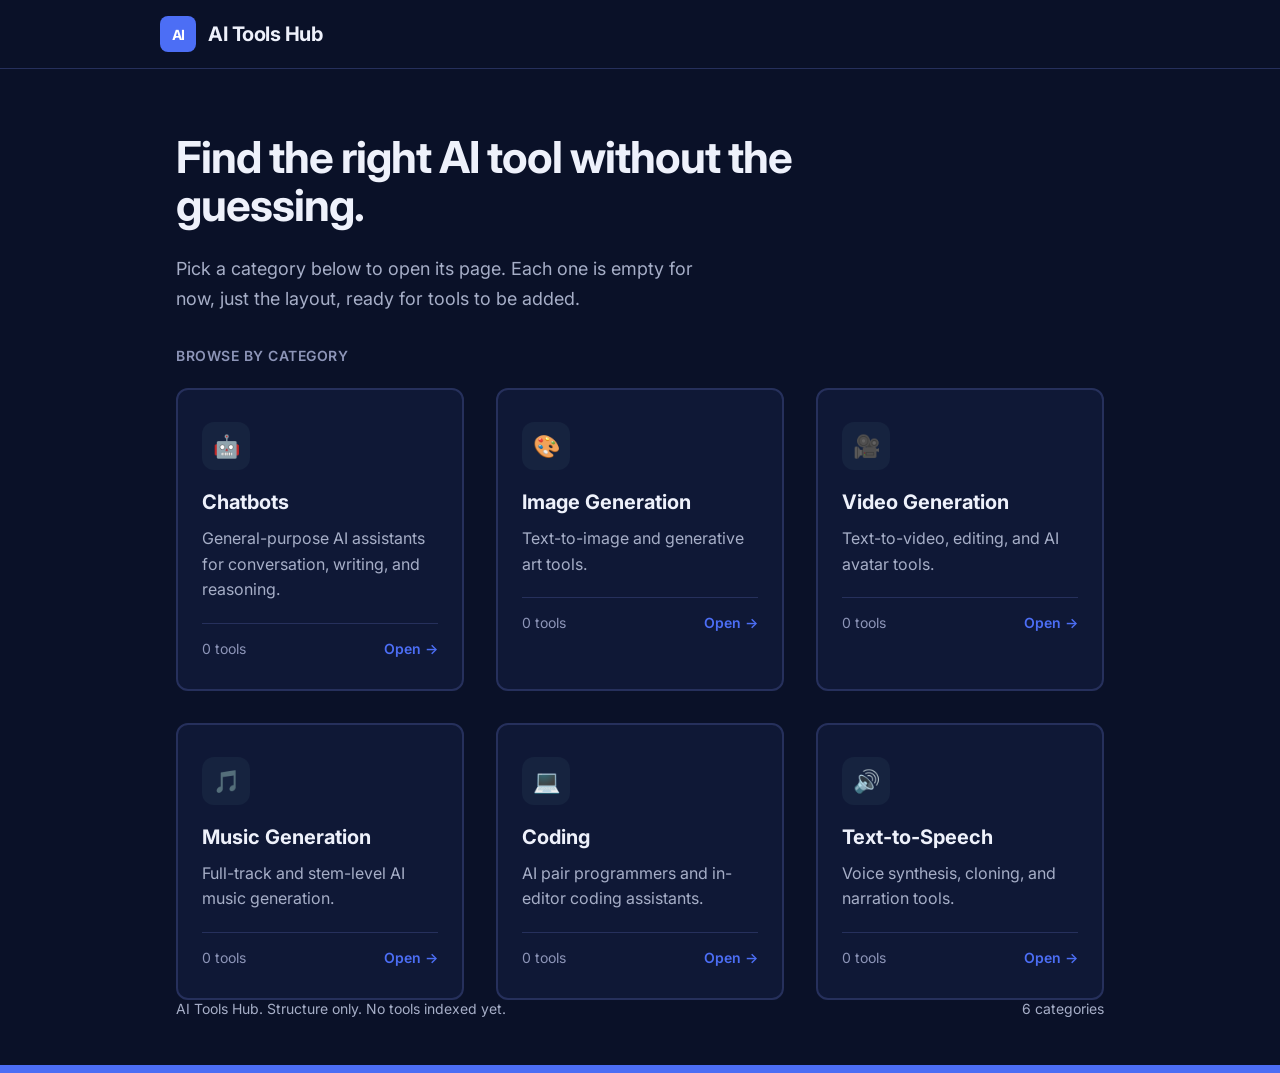
==== index.html @ 3aa0a7d1 "Add files via upload" ====
<!doctype html>
<html lang="en">
  <head>
    <meta charset="UTF-8" />
    <meta name="viewport" content="width=device-width, initial-scale=1.0" />
    <title>AI Tools Hub</title>
    <link rel="preconnect" href="https://fonts.googleapis.com" />
    <link rel="preconnect" href="https://fonts.gstatic.com" crossorigin />
    <link
      href="https://fonts.googleapis.com/css2?family=Inter:wght@400;500;600;700&display=swap"
      rel="stylesheet"
    />
    <link rel="stylesheet" href="style.css" />
  </head>
  <body>
    <div class="topbar">
      <div class="container topbar-inner">
        <a class="brand" href="index.html">
          <div class="mark">AI</div>
          <span>AI Tools Hub</span>
        </a>
      </div>
    </div>

    <header class="hero container">
      <h1>Find the right AI tool without the guessing.</h1>
      <p class="hero-text">
        Pick a category below to open its page. Each one is empty for now, just
        the layout, ready for tools to be added.
      </p>
    </header>

    <section class="container">
      <div class="section-label">Browse by category</div>
      <div class="grid-3-cols">
        <a class="cat-card" href="chatbots.html">
          <div class="cat-icon">🤖</div>
          <h3>Chatbots</h3>
          <p>
            General-purpose AI assistants for conversation, writing, and
            reasoning.
          </p>
          <div class="cat-meta">
            <span>0 tools</span>
            <span class="cat-arrow">Open →</span>
          </div>
        </a>

        <a class="cat-card" href="image.html">
          <div class="cat-icon">🎨</div>
          <h3>Image Generation</h3>
          <p>Text-to-image and generative art tools.</p>
          <div class="cat-meta">
            <span>0 tools</span>
            <span class="cat-arrow">Open →</span>
          </div>
        </a>

        <a class="cat-card" href="video.html">
          <div class="cat-icon">🎥</div>
          <h3>Video Generation</h3>
          <p>Text-to-video, editing, and AI avatar tools.</p>
          <div class="cat-meta">
            <span>0 tools</span>
            <span class="cat-arrow">Open →</span>
          </div>
        </a>

        <a class="cat-card" href="music.html">
          <div class="cat-icon">🎵</div>
          <h3>Music Generation</h3>
          <p>Full-track and stem-level AI music generation.</p>
          <div class="cat-meta">
            <span>0 tools</span>
            <span class="cat-arrow">Open →</span>
          </div>
        </a>

        <a class="cat-card" href="coding.html">
          <div class="cat-icon">💻</div>
          <h3>Coding</h3>
          <p>AI pair programmers and in-editor coding assistants.</p>
          <div class="cat-meta">
            <span>0 tools</span>
            <span class="cat-arrow">Open →</span>
          </div>
        </a>

        <a class="cat-card" href="tts.html">
          <div class="cat-icon">🔊</div>
          <h3>Text-to-Speech</h3>
          <p>Voice synthesis, cloning, and narration tools.</p>
          <div class="cat-meta">
            <span>0 tools</span>
            <span class="cat-arrow">Open →</span>
          </div>
        </a>
      </div>
    </section>

    <footer>
      <div class="container footer-inner">
        <span>AI Tools Hub. Structure only. No tools indexed yet.</span>
        <span>6 categories</span>
      </div>
    </footer>
  </body>
</html>
---- style.css ----
/*
SPACING SYSTEM (px)
2 / 4 / 8 / 12 / 16 / 24 / 32 / 48 / 64 / 80 / 96 / 128

FONT SIZE SYSTEM (px)
10 / 12 / 14 / 16 / 18 / 20 / 24 / 30 / 36 / 44 / 52 / 62 / 74 / 86 / 98
*/

/*
MAIN COLOR: #4C6EF5
GREY COLOR: #EEF1FB
*/

* {
  margin: 0;
  padding: 0;
  box-sizing: border-box;
}

/* ------------------------ */
/* GENERAL STYLES */
/* ------------------------ */
body {
  font-family: "Inter", sans-serif;
  color: #eef1fb;
  background-color: #0a1128;
  border-bottom: 8px solid #4c6ef5;
}

.container {
  width: 960px;
  margin: 0 auto;
  padding: 0 16px;
}

header,
section {
  margin-bottom: 48px;
}

h2 {
  margin-bottom: 48px;
  font-size: 36px;
  letter-spacing: -0.5px;
}

.grid-3-cols {
  display: grid;
  grid-template-columns: repeat(3, 1fr);
  column-gap: 32px;
  row-gap: 32px;
}

.btn {
  background-color: #4c6ef5;
  color: #fff;
  text-decoration: none;
  text-transform: uppercase;
  font-weight: 500;
  border: none;
  cursor: pointer;

  padding: 16px 32px;
  display: inline-block;
  border-radius: 100px;
}

.btn:hover {
  background-color: #3b5bdb;
}

.btn--small {
  font-size: 14px;
  padding: 8px 16px;
}

/* ------------------------ */
/* TOP BAR */
/* ------------------------ */
.topbar {
  border-bottom: 1px solid #26305c;
}

.topbar-inner {
  display: flex;
  align-items: center;
  justify-content: space-between;
  padding: 16px 0;
}

.brand {
  display: flex;
  align-items: center;
  gap: 12px;
  font-weight: 700;
  font-size: 20px;
  letter-spacing: -0.5px;
  text-decoration: none;
  color: #eef1fb;
}

.brand .mark {
  width: 36px;
  height: 36px;
  border-radius: 8px;
  background-color: #4c6ef5;
  color: #fff;
  display: flex;
  align-items: center;
  justify-content: center;
  font-weight: 700;
  font-size: 14px;
}

.back-link {
  display: flex;
  align-items: center;
  gap: 8px;
  font-size: 14px;
  font-weight: 500;
  color: #eef1fb;
  text-decoration: none;
  border: 2px solid #26305c;
  border-radius: 100px;
  padding: 8px 20px;
}

.back-link:hover {
  border-color: #4c6ef5;
  color: #4c6ef5;
}

/* ------------------------ */
/* HERO */
/* ------------------------ */
.hero {
  padding-top: 64px;
}

h1 {
  margin-bottom: 24px;
  font-size: 44px;
  line-height: 1.1;
  letter-spacing: -1px;
  max-width: 640px;
}

.hero-text {
  margin-bottom: 32px;
  font-size: 18px;
  line-height: 1.7;
  max-width: 520px;
  color: #a6aec7;
}

/* ------------------------ */
/* CATEGORY GRID */
/* ------------------------ */
.section-label {
  font-size: 14px;
  font-weight: 600;
  text-transform: uppercase;
  letter-spacing: 0.5px;
  color: #8d95b8;
  margin-bottom: 24px;
}

.cat-card {
  display: block;
  text-decoration: none;
  color: #eef1fb;
  background-color: #0f1836;
  border: 2px solid #26305c;
  border-radius: 12px;
  padding: 32px 24px;
  transition:
    border-color 0.2s,
    transform 0.2s;
}

.cat-card:hover {
  border-color: #4c6ef5;
  transform: translateY(-4px);
}

.cat-icon {
  width: 48px;
  height: 48px;
  border-radius: 12px;
  background-color: #16233f;
  display: flex;
  align-items: center;
  justify-content: center;
  font-size: 22px;
  margin-bottom: 20px;
}

.cat-card h3 {
  margin-bottom: 12px;
  font-size: 20px;
}

.cat-card p {
  font-size: 16px;
  line-height: 1.6;
  color: #a6aec7;
  margin-bottom: 20px;
}

.cat-meta {
  display: flex;
  align-items: center;
  justify-content: space-between;
  font-size: 14px;
  color: #8d95b8;
  padding-top: 16px;
  border-top: 1px solid #26305c;
}

.cat-arrow {
  font-weight: 600;
  color: #4c6ef5;
}

/* ------------------------ */
/* CATEGORY PAGE */
/* ------------------------ */
.page-head {
  padding-top: 64px;
}

.page-head-top {
  display: flex;
  align-items: center;
  gap: 16px;
  margin-bottom: 24px;
}

.page-icon {
  width: 56px;
  height: 56px;
  border-radius: 12px;
  background-color: #16233f;
  display: flex;
  align-items: center;
  justify-content: center;
  font-size: 26px;
}

.page-eyebrow {
  font-size: 14px;
  font-weight: 600;
  color: #4c6ef5;
  text-transform: uppercase;
  letter-spacing: 0.5px;
  margin-bottom: 4px;
}

.page-head h1 {
  margin-bottom: 0;
  font-size: 36px;
}

.page-head .hero-text {
  margin-bottom: 0;
}

.slot-list {
  display: flex;
  flex-direction: column;
  gap: 16px;
}

.slot {
  display: flex;
  align-items: center;
  gap: 16px;
  border: 2px dashed #26305c;
  border-radius: 12px;
  padding: 24px;
  background-color: #101a2e;
}

.slot-num {
  width: 32px;
  height: 32px;
  border-radius: 100px;
  border: 2px solid #26305c;
  background-color: #0f1836;
  display: flex;
  align-items: center;
  justify-content: center;
  font-size: 14px;
  font-weight: 600;
  color: #8d95b8;
  flex-shrink: 0;
}

.slot-body {
  flex: 1;
}

.slot-title {
  font-size: 14px;
  font-weight: 500;
  color: #5a6491;
  text-transform: uppercase;
  letter-spacing: 0.3px;
}

.slot-plus {
  font-size: 20px;
  color: #4a5578;
  flex-shrink: 0;
}

/* ------------------------ */
/* FOOTER */
/* ------------------------ */
footer {
  margin-bottom: 48px;
  font-size: 14px;
  color: #a6aec7;
}

footer .footer-inner {
  display: flex;
  justify-content: space-between;
  align-items: center;
  flex-wrap: wrap;
  gap: 8px;
}

/* ------------------------ */
/* RESPONSIVE */
/* ------------------------ */
@media (max-width: 960px) {
  .container {
    width: 100%;
  }
  .grid-3-cols {
    grid-template-columns: repeat(2, 1fr);
  }
}

@media (max-width: 600px) {
  .grid-3-cols {
    grid-template-columns: 1fr;
  }
  h1 {
    font-size: 30px;
  }
  .topbar-inner {
    flex-direction: column;
    align-items: flex-start;
    gap: 12px;
  }
}
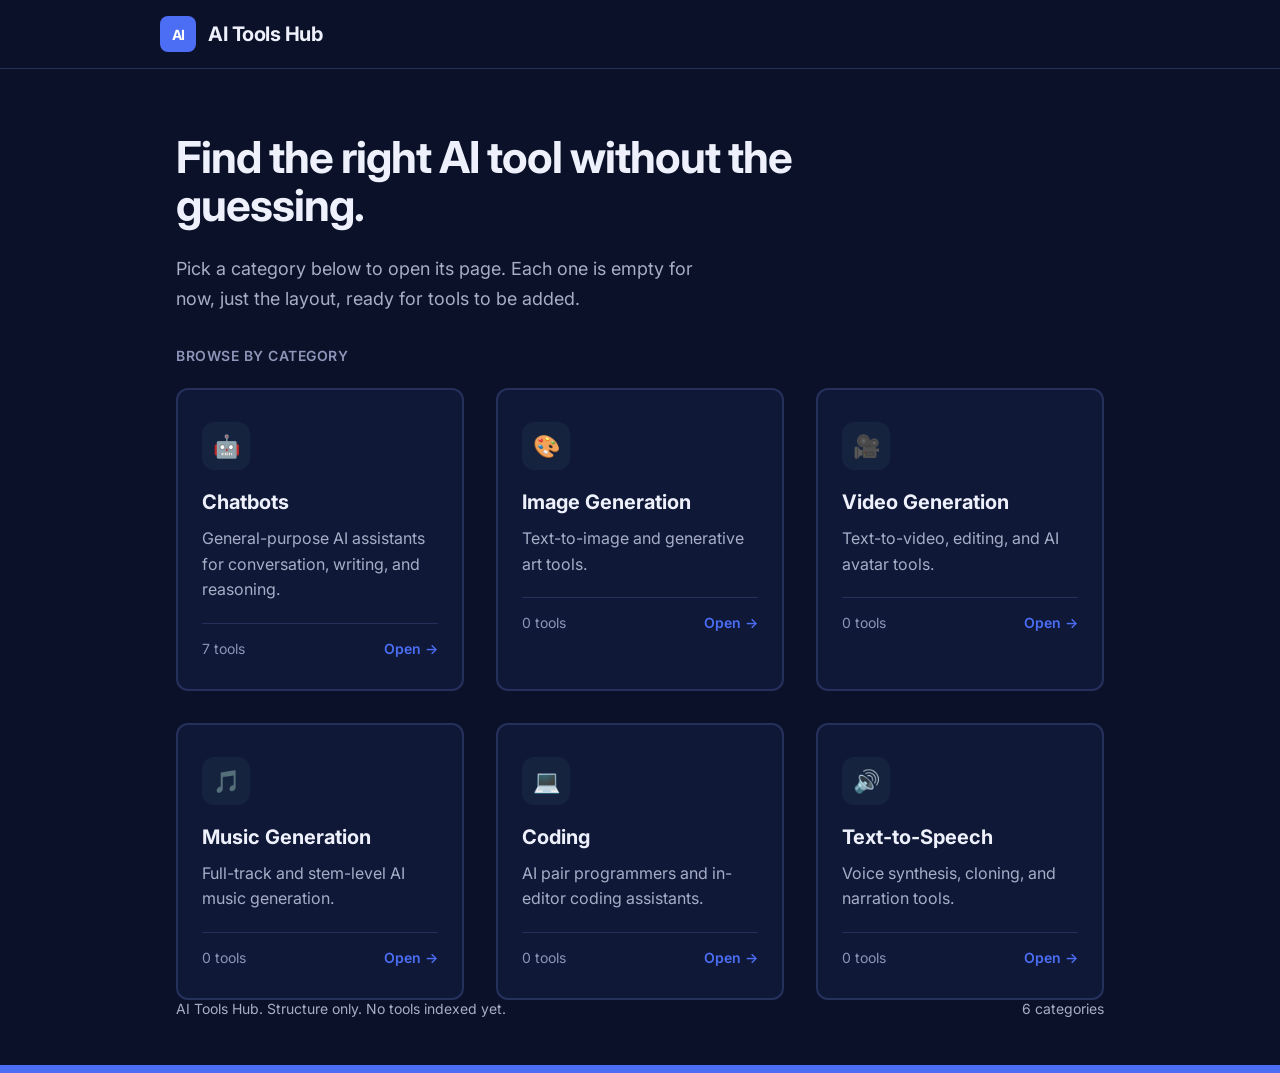
==== commit 1b4539d3: "Update index.html" ====
--- a/index.html
+++ b/index.html
@@ -1,108 +1,103 @@
-<!doctype html>
+<!DOCTYPE html>
 <html lang="en">
-  <head>
-    <meta charset="UTF-8" />
-    <meta name="viewport" content="width=device-width, initial-scale=1.0" />
-    <title>AI Tools Hub</title>
-    <link rel="preconnect" href="https://fonts.googleapis.com" />
-    <link rel="preconnect" href="https://fonts.gstatic.com" crossorigin />
-    <link
-      href="https://fonts.googleapis.com/css2?family=Inter:wght@400;500;600;700&display=swap"
-      rel="stylesheet"
-    />
-    <link rel="stylesheet" href="style.css" />
-  </head>
-  <body>
-    <div class="topbar">
-      <div class="container topbar-inner">
-        <a class="brand" href="index.html">
-          <div class="mark">AI</div>
-          <span>AI Tools Hub</span>
-        </a>
+<head>
+<meta charset="UTF-8">
+<meta name="viewport" content="width=device-width, initial-scale=1.0">
+<title>AI Tools Hub</title>
+<link rel="preconnect" href="https://fonts.googleapis.com">
+<link rel="preconnect" href="https://fonts.gstatic.com" crossorigin>
+<link href="https://fonts.googleapis.com/css2?family=Inter:wght@400;500;600;700&display=swap" rel="stylesheet">
+<link rel="stylesheet" href="style.css">
+</head>
+<body>
+
+<div class="topbar">
+  <div class="container topbar-inner">
+    <a class="brand" href="index.html">
+      <div class="mark">AI</div>
+      <span>AI Tools Hub</span>
+    </a>
+  </div>
+</div>
+
+<header class="hero container">
+  <h1>Find the right AI tool without the guessing.</h1>
+  <p class="hero-text">Pick a category below to open its page. Each one is empty for now, just the layout, ready for tools to be added.</p>
+</header>
+
+<section class="container">
+  <div class="section-label">Browse by category</div>
+  <div class="grid-3-cols">
+
+    <a class="cat-card" href="chatbots.html">
+      <div class="cat-icon">🤖</div>
+      <h3>Chatbots</h3>
+      <p>General-purpose AI assistants for conversation, writing, and reasoning.</p>
+      <div class="cat-meta">
+        <span>7 tools</span>
+        <span class="cat-arrow">Open →</span>
       </div>
-    </div>
+    </a>
 
-    <header class="hero container">
-      <h1>Find the right AI tool without the guessing.</h1>
-      <p class="hero-text">
-        Pick a category below to open its page. Each one is empty for now, just
-        the layout, ready for tools to be added.
-      </p>
-    </header>
+    <a class="cat-card" href="image.html">
+      <div class="cat-icon">🎨</div>
+      <h3>Image Generation</h3>
+      <p>Text-to-image and generative art tools.</p>
+      <div class="cat-meta">
+        <span>0 tools</span>
+        <span class="cat-arrow">Open →</span>
+      </div>
+    </a>
 
-    <section class="container">
-      <div class="section-label">Browse by category</div>
-      <div class="grid-3-cols">
-        <a class="cat-card" href="chatbots.html">
-          <div class="cat-icon">🤖</div>
-          <h3>Chatbots</h3>
-          <p>
-            General-purpose AI assistants for conversation, writing, and
-            reasoning.
-          </p>
-          <div class="cat-meta">
-            <span>0 tools</span>
-            <span class="cat-arrow">Open →</span>
-          </div>
-        </a>
+    <a class="cat-card" href="video.html">
+      <div class="cat-icon">🎥</div>
+      <h3>Video Generation</h3>
+      <p>Text-to-video, editing, and AI avatar tools.</p>
+      <div class="cat-meta">
+        <span>0 tools</span>
+        <span class="cat-arrow">Open →</span>
+      </div>
+    </a>
 
-        <a class="cat-card" href="image.html">
-          <div class="cat-icon">🎨</div>
-          <h3>Image Generation</h3>
-          <p>Text-to-image and generative art tools.</p>
-          <div class="cat-meta">
-            <span>0 tools</span>
-            <span class="cat-arrow">Open →</span>
-          </div>
-        </a>
+    <a class="cat-card" href="music.html">
+      <div class="cat-icon">🎵</div>
+      <h3>Music Generation</h3>
+      <p>Full-track and stem-level AI music generation.</p>
+      <div class="cat-meta">
+        <span>0 tools</span>
+        <span class="cat-arrow">Open →</span>
+      </div>
+    </a>
 
-        <a class="cat-card" href="video.html">
-          <div class="cat-icon">🎥</div>
-          <h3>Video Generation</h3>
-          <p>Text-to-video, editing, and AI avatar tools.</p>
-          <div class="cat-meta">
-            <span>0 tools</span>
-            <span class="cat-arrow">Open →</span>
-          </div>
-        </a>
+    <a class="cat-card" href="coding.html">
+      <div class="cat-icon">💻</div>
+      <h3>Coding</h3>
+      <p>AI pair programmers and in-editor coding assistants.</p>
+      <div class="cat-meta">
+        <span>0 tools</span>
+        <span class="cat-arrow">Open →</span>
+      </div>
+    </a>
 
-        <a class="cat-card" href="music.html">
-          <div class="cat-icon">🎵</div>
-          <h3>Music Generation</h3>
-          <p>Full-track and stem-level AI music generation.</p>
-          <div class="cat-meta">
-            <span>0 tools</span>
-            <span class="cat-arrow">Open →</span>
-          </div>
-        </a>
+    <a class="cat-card" href="tts.html">
+      <div class="cat-icon">🔊</div>
+      <h3>Text-to-Speech</h3>
+      <p>Voice synthesis, cloning, and narration tools.</p>
+      <div class="cat-meta">
+        <span>0 tools</span>
+        <span class="cat-arrow">Open →</span>
+      </div>
+    </a>
 
-        <a class="cat-card" href="coding.html">
-          <div class="cat-icon">💻</div>
-          <h3>Coding</h3>
-          <p>AI pair programmers and in-editor coding assistants.</p>
-          <div class="cat-meta">
-            <span>0 tools</span>
-            <span class="cat-arrow">Open →</span>
-          </div>
-        </a>
+  </div>
+</section>
 
-        <a class="cat-card" href="tts.html">
-          <div class="cat-icon">🔊</div>
-          <h3>Text-to-Speech</h3>
-          <p>Voice synthesis, cloning, and narration tools.</p>
-          <div class="cat-meta">
-            <span>0 tools</span>
-            <span class="cat-arrow">Open →</span>
-          </div>
-        </a>
-      </div>
-    </section>
+<footer>
+  <div class="container footer-inner">
+    <span>AI Tools Hub. Structure only. No tools indexed yet.</span>
+    <span>6 categories</span>
+  </div>
+</footer>
 
-    <footer>
-      <div class="container footer-inner">
-        <span>AI Tools Hub. Structure only. No tools indexed yet.</span>
-        <span>6 categories</span>
-      </div>
-    </footer>
-  </body>
+</body>
 </html>
--- a/style.css
+++ b/style.css
@@ -22,9 +22,9 @@
 /* ------------------------ */
 body {
   font-family: "Inter", sans-serif;
-  color: #eef1fb;
-  background-color: #0a1128;
-  border-bottom: 8px solid #4c6ef5;
+  color: #EEF1FB;
+  background-color: #0A1128;
+  border-bottom: 8px solid #4C6EF5;
 }
 
 .container {
@@ -52,7 +52,7 @@
 }
 
 .btn {
-  background-color: #4c6ef5;
+  background-color: #4C6EF5;
   color: #fff;
   text-decoration: none;
   text-transform: uppercase;
@@ -66,7 +66,7 @@
 }
 
 .btn:hover {
-  background-color: #3b5bdb;
+  background-color: #3B5BDB;
 }
 
 .btn--small {
@@ -78,7 +78,7 @@
 /* TOP BAR */
 /* ------------------------ */
 .topbar {
-  border-bottom: 1px solid #26305c;
+  border-bottom: 1px solid #26305C;
 }
 
 .topbar-inner {
@@ -96,14 +96,14 @@
   font-size: 20px;
   letter-spacing: -0.5px;
   text-decoration: none;
-  color: #eef1fb;
+  color: #EEF1FB;
 }
 
 .brand .mark {
   width: 36px;
   height: 36px;
   border-radius: 8px;
-  background-color: #4c6ef5;
+  background-color: #4C6EF5;
   color: #fff;
   display: flex;
   align-items: center;
@@ -118,16 +118,16 @@
   gap: 8px;
   font-size: 14px;
   font-weight: 500;
-  color: #eef1fb;
+  color: #EEF1FB;
   text-decoration: none;
-  border: 2px solid #26305c;
+  border: 2px solid #26305C;
   border-radius: 100px;
   padding: 8px 20px;
 }
 
 .back-link:hover {
-  border-color: #4c6ef5;
-  color: #4c6ef5;
+  border-color: #4C6EF5;
+  color: #4C6EF5;
 }
 
 /* ------------------------ */
@@ -150,7 +150,7 @@
   font-size: 18px;
   line-height: 1.7;
   max-width: 520px;
-  color: #a6aec7;
+  color: #A6AEC7;
 }
 
 /* ------------------------ */
@@ -161,25 +161,23 @@
   font-weight: 600;
   text-transform: uppercase;
   letter-spacing: 0.5px;
-  color: #8d95b8;
+  color: #8D95B8;
   margin-bottom: 24px;
 }
 
 .cat-card {
   display: block;
   text-decoration: none;
-  color: #eef1fb;
-  background-color: #0f1836;
-  border: 2px solid #26305c;
+  color: #EEF1FB;
+  background-color: #0F1836;
+  border: 2px solid #26305C;
   border-radius: 12px;
   padding: 32px 24px;
-  transition:
-    border-color 0.2s,
-    transform 0.2s;
+  transition: border-color 0.2s, transform 0.2s;
 }
 
 .cat-card:hover {
-  border-color: #4c6ef5;
+  border-color: #4C6EF5;
   transform: translateY(-4px);
 }
 
@@ -187,7 +185,7 @@
   width: 48px;
   height: 48px;
   border-radius: 12px;
-  background-color: #16233f;
+  background-color: #16233F;
   display: flex;
   align-items: center;
   justify-content: center;
@@ -203,7 +201,7 @@
 .cat-card p {
   font-size: 16px;
   line-height: 1.6;
-  color: #a6aec7;
+  color: #A6AEC7;
   margin-bottom: 20px;
 }
 
@@ -212,14 +210,14 @@
   align-items: center;
   justify-content: space-between;
   font-size: 14px;
-  color: #8d95b8;
+  color: #8D95B8;
   padding-top: 16px;
-  border-top: 1px solid #26305c;
+  border-top: 1px solid #26305C;
 }
 
 .cat-arrow {
   font-weight: 600;
-  color: #4c6ef5;
+  color: #4C6EF5;
 }
 
 /* ------------------------ */
@@ -240,7 +238,7 @@
   width: 56px;
   height: 56px;
   border-radius: 12px;
-  background-color: #16233f;
+  background-color: #16233F;
   display: flex;
   align-items: center;
   justify-content: center;
@@ -250,7 +248,7 @@
 .page-eyebrow {
   font-size: 14px;
   font-weight: 600;
-  color: #4c6ef5;
+  color: #4C6EF5;
   text-transform: uppercase;
   letter-spacing: 0.5px;
   margin-bottom: 4px;
@@ -275,24 +273,24 @@
   display: flex;
   align-items: center;
   gap: 16px;
-  border: 2px dashed #26305c;
+  border: 2px dashed #26305C;
   border-radius: 12px;
   padding: 24px;
-  background-color: #101a2e;
+  background-color: #101A2E;
 }
 
 .slot-num {
   width: 32px;
   height: 32px;
   border-radius: 100px;
-  border: 2px solid #26305c;
-  background-color: #0f1836;
+  border: 2px solid #26305C;
+  background-color: #0F1836;
   display: flex;
   align-items: center;
   justify-content: center;
   font-size: 14px;
   font-weight: 600;
-  color: #8d95b8;
+  color: #8D95B8;
   flex-shrink: 0;
 }
 
@@ -303,15 +301,78 @@
 .slot-title {
   font-size: 14px;
   font-weight: 500;
-  color: #5a6491;
+  color: #5A6491;
   text-transform: uppercase;
   letter-spacing: 0.3px;
 }
 
 .slot-plus {
   font-size: 20px;
-  color: #4a5578;
+  color: #4A5578;
   flex-shrink: 0;
+}
+
+/* ---- Ranked tool entry (filled) ---- */
+.rank-item {
+  display: flex;
+  gap: 20px;
+  border: 2px solid #26305C;
+  border-radius: 12px;
+  padding: 24px;
+  background-color: #0F1836;
+}
+
+.rank-num {
+  width: 40px;
+  height: 40px;
+  border-radius: 100px;
+  background-color: #4C6EF5;
+  color: #fff;
+  display: flex;
+  align-items: center;
+  justify-content: center;
+  font-size: 16px;
+  font-weight: 700;
+  flex-shrink: 0;
+}
+
+.rank-body {
+  flex: 1;
+}
+
+.rank-top {
+  display: flex;
+  align-items: center;
+  justify-content: space-between;
+  gap: 12px;
+  margin-bottom: 8px;
+  flex-wrap: wrap;
+}
+
+.rank-body h3 {
+  font-size: 20px;
+}
+
+.rank-visit {
+  font-size: 14px;
+  font-weight: 600;
+  color: #4C6EF5;
+  text-decoration: none;
+  white-space: nowrap;
+}
+
+.rank-visit:hover {
+  text-decoration: underline;
+}
+
+.rank-advantage {
+  font-size: 15px;
+  line-height: 1.6;
+  color: #A6AEC7;
+}
+
+.rank-advantage strong {
+  color: #EEF1FB;
 }
 
 /* ------------------------ */
@@ -320,7 +381,7 @@
 footer {
   margin-bottom: 48px;
   font-size: 14px;
-  color: #a6aec7;
+  color: #A6AEC7;
 }
 
 footer .footer-inner {
